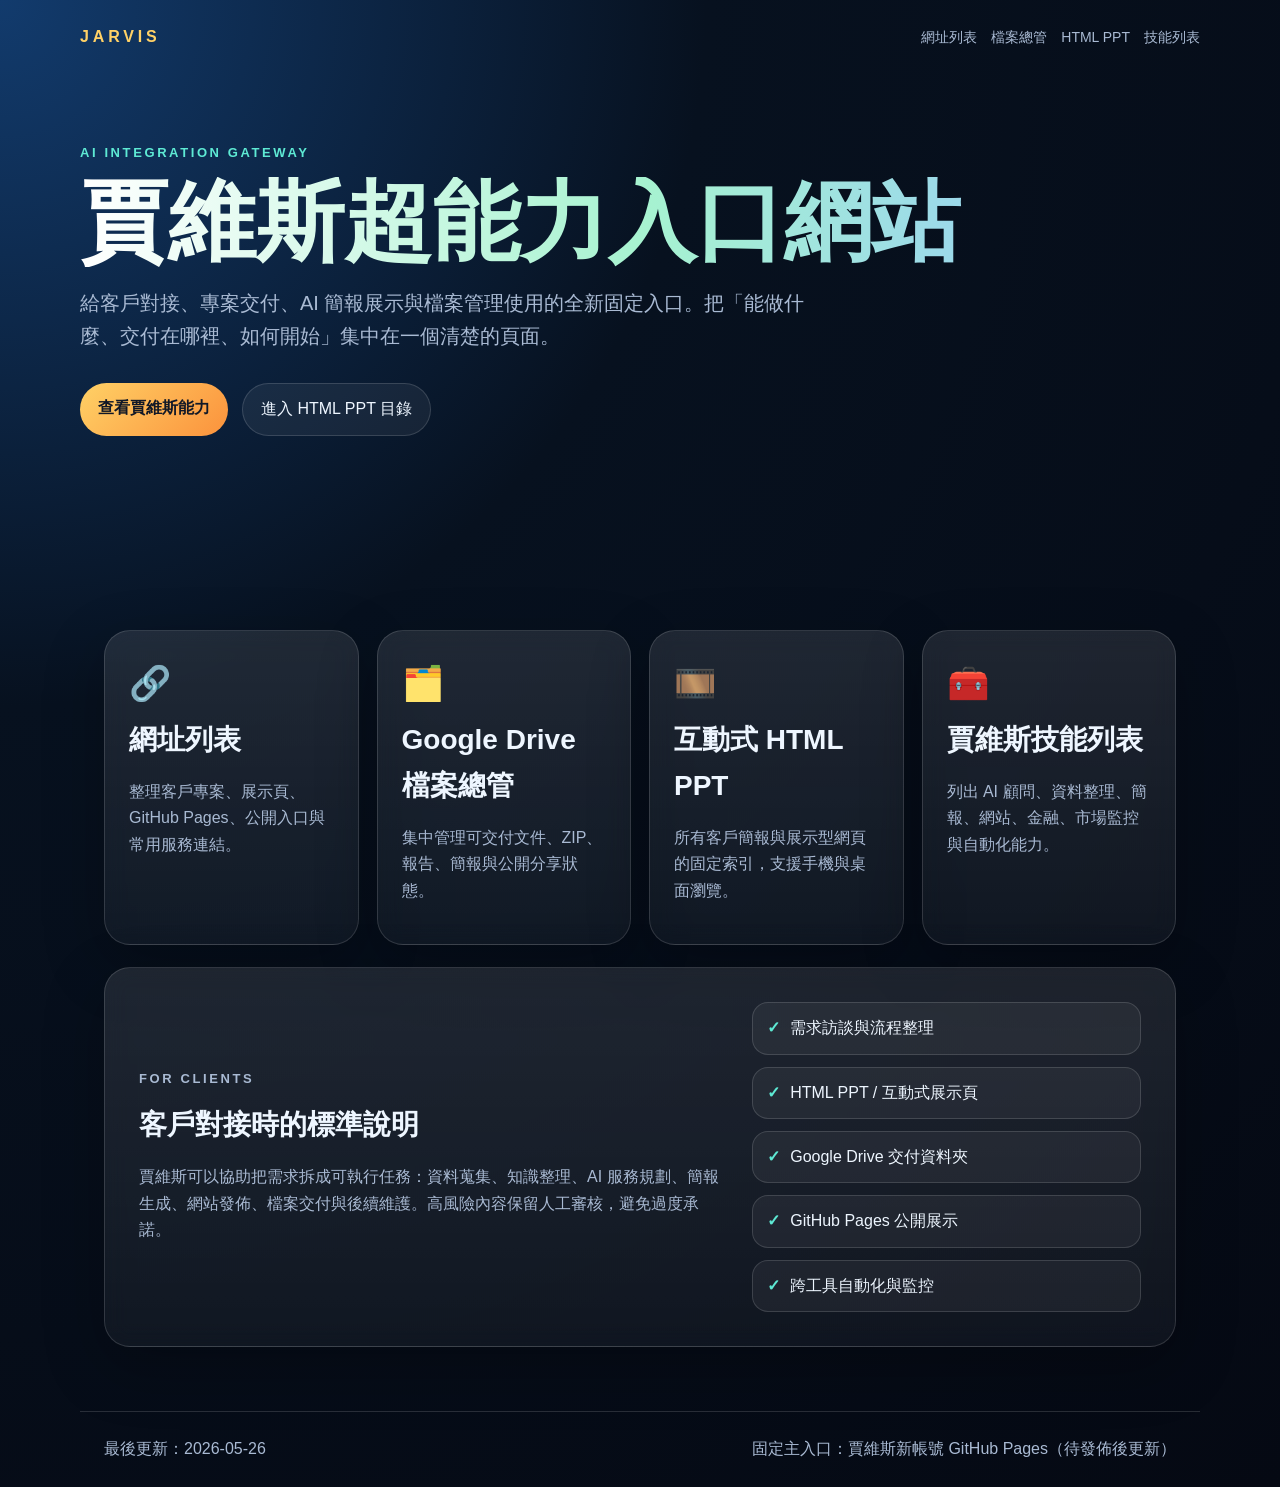
==== index.html @ d2dedeb7 "Initial Jarvis superpower portal" ====
<!doctype html>
<html lang="zh-Hant">
<head>
  <meta charset="utf-8" />
  <meta name="viewport" content="width=device-width, initial-scale=1" />
  <title>賈維斯超能力入口網站</title>
  <meta name="description" content="賈維斯對客戶協作、AI 簡報、檔案交付、顧問服務與自動化能力的固定入口。" />
  <link rel="stylesheet" href="./assets/style.css" />
</head>
<body>
  <header class="hero">
    <nav class="nav">
      <a class="brand" href="./">JARVIS</a>
      <div class="navlinks">
        <a href="./websites.html">網址列表</a>
        <a href="./file-manager.html">檔案總管</a>
        <a href="./ppt-catalog/">HTML PPT</a>
        <a href="./jarvis-skills.html">技能列表</a>
      </div>
    </nav>
    <section class="heroInner">
      <p class="eyebrow">AI Integration Gateway</p>
      <h1>賈維斯超能力入口網站</h1>
      <p class="lead">給客戶對接、專案交付、AI 簡報展示與檔案管理使用的全新固定入口。把「能做什麼、交付在哪裡、如何開始」集中在一個清楚的頁面。</p>
      <div class="actions">
        <a class="btn primary" href="./jarvis-skills.html">查看賈維斯能力</a>
        <a class="btn" href="./ppt-catalog/">進入 HTML PPT 目錄</a>
      </div>
    </section>
  </header>

  <main>
    <section class="grid cards">
      <a class="card" href="./websites.html">
        <span class="icon">🔗</span>
        <h2>網址列表</h2>
        <p>整理客戶專案、展示頁、GitHub Pages、公開入口與常用服務連結。</p>
      </a>
      <a class="card" href="./file-manager.html">
        <span class="icon">🗂️</span>
        <h2>Google Drive 檔案總管</h2>
        <p>集中管理可交付文件、ZIP、報告、簡報與公開分享狀態。</p>
      </a>
      <a class="card" href="./ppt-catalog/">
        <span class="icon">🎞️</span>
        <h2>互動式 HTML PPT</h2>
        <p>所有客戶簡報與展示型網頁的固定索引，支援手機與桌面瀏覽。</p>
      </a>
      <a class="card" href="./jarvis-skills.html">
        <span class="icon">🧰</span>
        <h2>賈維斯技能列表</h2>
        <p>列出 AI 顧問、資料整理、簡報、網站、金融、市場監控與自動化能力。</p>
      </a>
    </section>

    <section class="panel split">
      <div>
        <p class="eyebrow">For Clients</p>
        <h2>客戶對接時的標準說明</h2>
        <p>賈維斯可以協助把需求拆成可執行任務：資料蒐集、知識整理、AI 服務規劃、簡報生成、網站發佈、檔案交付與後續維護。高風險內容保留人工審核，避免過度承諾。</p>
      </div>
      <ul class="checklist">
        <li>需求訪談與流程整理</li>
        <li>HTML PPT / 互動式展示頁</li>
        <li>Google Drive 交付資料夾</li>
        <li>GitHub Pages 公開展示</li>
        <li>跨工具自動化與監控</li>
      </ul>
    </section>
  </main>

  <footer>
    <span>最後更新：2026-05-26</span>
    <span>固定主入口：賈維斯新帳號 GitHub Pages（待發佈後更新）</span>
  </footer>
</body>
</html>
---- assets/style.css ----
:root{--bg:#07111f;--bg2:#0b1830;--card:rgba(255,255,255,.08);--line:rgba(255,255,255,.14);--text:#eef6ff;--muted:#a9bad3;--gold:#ffd166;--cyan:#5eead4;--blue:#60a5fa}*{box-sizing:border-box}body{margin:0;font-family:-apple-system,BlinkMacSystemFont,"Segoe UI","Noto Sans TC",sans-serif;background:radial-gradient(circle at top left,#123b6d 0,#07111f 36%,#050913 100%);color:var(--text);line-height:1.65}a{color:inherit;text-decoration:none}.hero{min-height:68vh;padding:24px}.nav{max-width:1120px;margin:auto;display:flex;align-items:center;justify-content:space-between;gap:20px}.brand{font-weight:900;letter-spacing:.24em;color:var(--gold)}.navlinks{display:flex;gap:14px;flex-wrap:wrap}.navlinks a{color:var(--muted);font-size:14px}.navlinks a:hover{color:var(--cyan)}.heroInner{max-width:1120px;margin:92px auto 40px}.eyebrow{color:var(--cyan);text-transform:uppercase;letter-spacing:.2em;font-size:13px;font-weight:800}h1{font-size:clamp(42px,7vw,88px);line-height:1.03;margin:10px 0;background:linear-gradient(90deg,#fff,#a7f3d0,#93c5fd);-webkit-background-clip:text;color:transparent}h2{margin:.2em 0 .4em;font-size:28px}.lead{max-width:760px;color:var(--muted);font-size:20px}.actions{display:flex;gap:14px;flex-wrap:wrap;margin-top:30px}.btn{border:1px solid var(--line);border-radius:999px;padding:12px 18px;background:rgba(255,255,255,.06)}.btn.primary{background:linear-gradient(135deg,var(--gold),#fb923c);color:#111827;border:0;font-weight:800}main{max-width:1120px;margin:0 auto;padding:18px 24px 64px}.grid{display:grid;grid-template-columns:repeat(4,1fr);gap:18px}.card,.panel{border:1px solid var(--line);background:linear-gradient(180deg,rgba(255,255,255,.1),rgba(255,255,255,.045));box-shadow:0 20px 60px rgba(0,0,0,.25);backdrop-filter:blur(12px);border-radius:26px}.card{padding:24px;transition:.2s transform,.2s border-color}.card:hover{transform:translateY(-4px);border-color:rgba(94,234,212,.5)}.icon{font-size:34px}.card p,.panel p{color:var(--muted)}.panel{padding:34px;margin-top:22px}.split{display:grid;grid-template-columns:1.2fr .8fr;gap:30px;align-items:center}.checklist{list-style:none;padding:0;margin:0;display:grid;gap:12px}.checklist li{padding:12px 14px;border:1px solid var(--line);border-radius:16px;background:rgba(255,255,255,.05)}.checklist li:before{content:"✓";color:var(--cyan);font-weight:900;margin-right:10px}footer{max-width:1120px;margin:auto;padding:24px;color:var(--muted);border-top:1px solid var(--line);display:flex;justify-content:space-between;gap:12px;flex-wrap:wrap}.table{width:100%;border-collapse:collapse;overflow:hidden;border-radius:18px}.table th,.table td{text-align:left;padding:14px;border-bottom:1px solid var(--line)}.table th{color:var(--cyan);font-size:14px}.tag{display:inline-block;border:1px solid var(--line);border-radius:999px;padding:4px 10px;color:var(--muted);font-size:13px;margin:3px}.sectionTitle{max-width:760px}.notice{border-left:4px solid var(--gold);padding:14px 16px;background:rgba(255,209,102,.1);border-radius:14px;color:#ffe7a6}@media(max-width:880px){.grid,.split{grid-template-columns:1fr}.nav{align-items:flex-start;flex-direction:column}.heroInner{margin-top:52px}.lead{font-size:18px}}
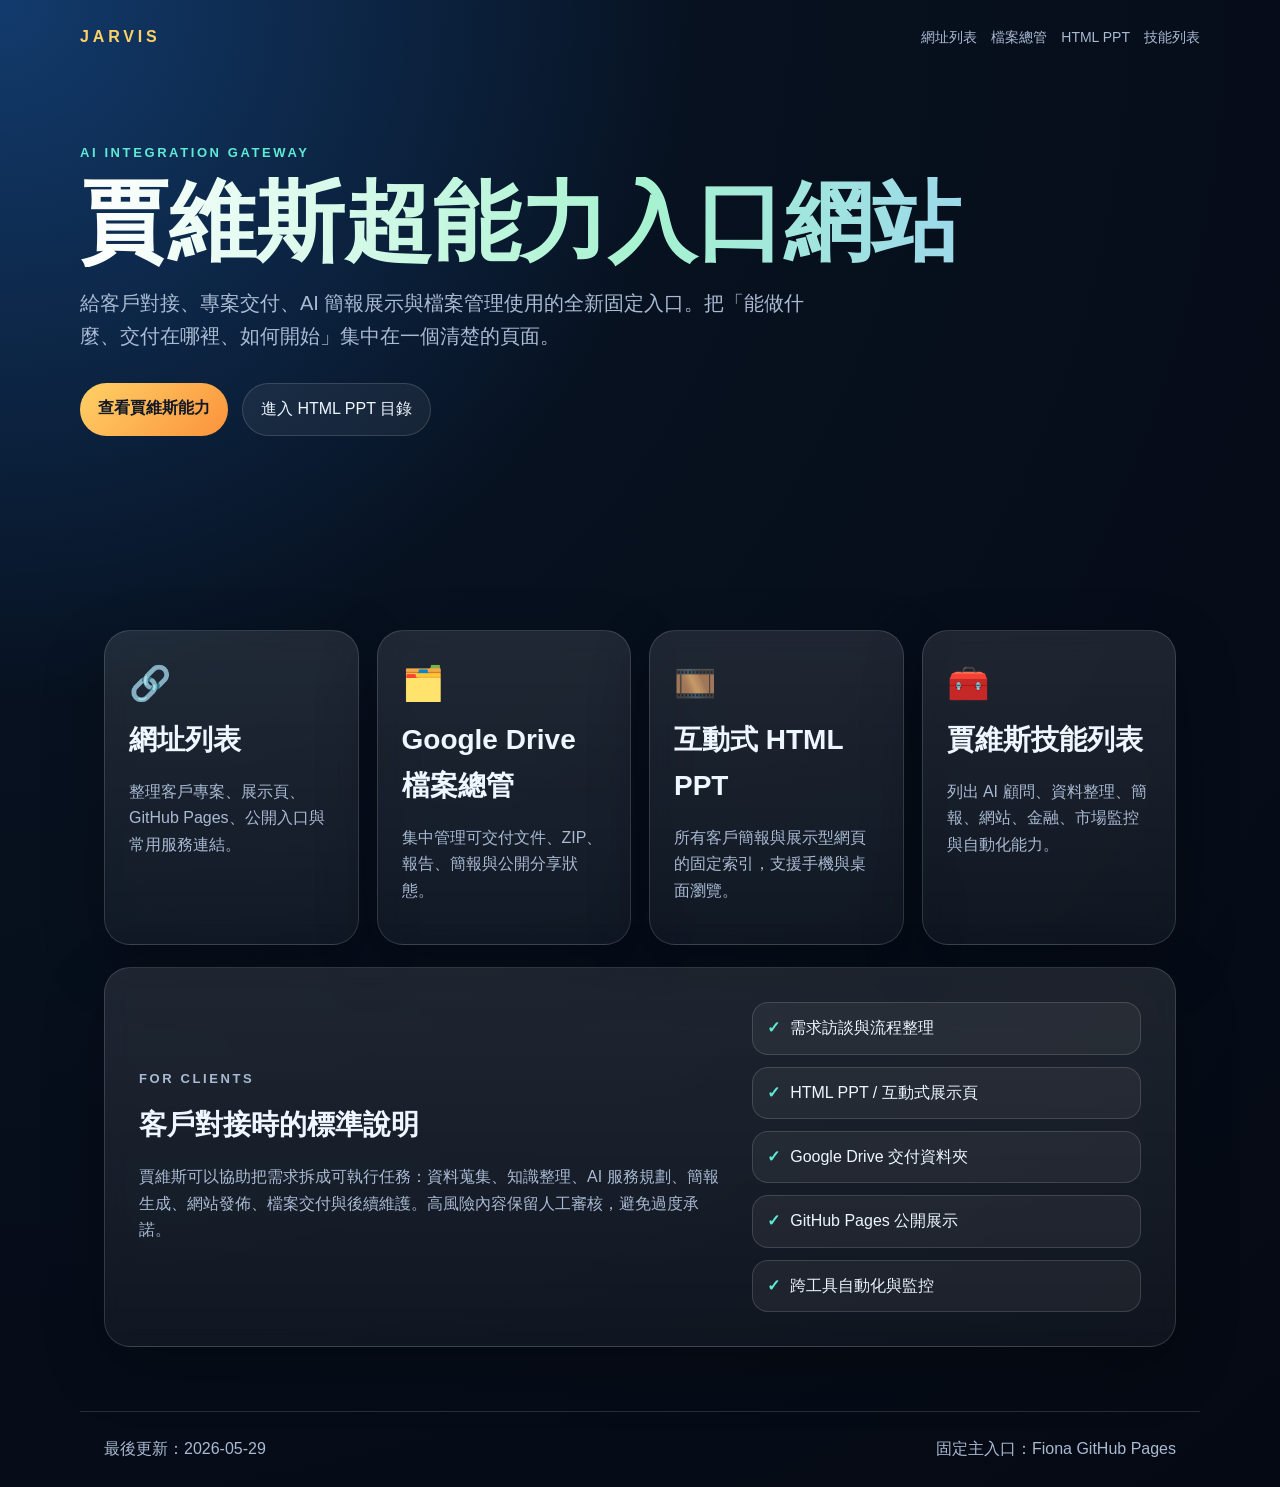
==== commit ec6eb419: "Update Fiona Pages publishing info" ====
--- a/index.html
+++ b/index.html
@@ -70,8 +70,8 @@
   </main>
 
   <footer>
-    <span>最後更新：2026-05-26</span>
-    <span>固定主入口：賈維斯新帳號 GitHub Pages（待發佈後更新）</span>
+    <span>最後更新：2026-05-29</span>
+    <span>固定主入口：Fiona GitHub Pages</span>
   </footer>
 </body>
 </html>
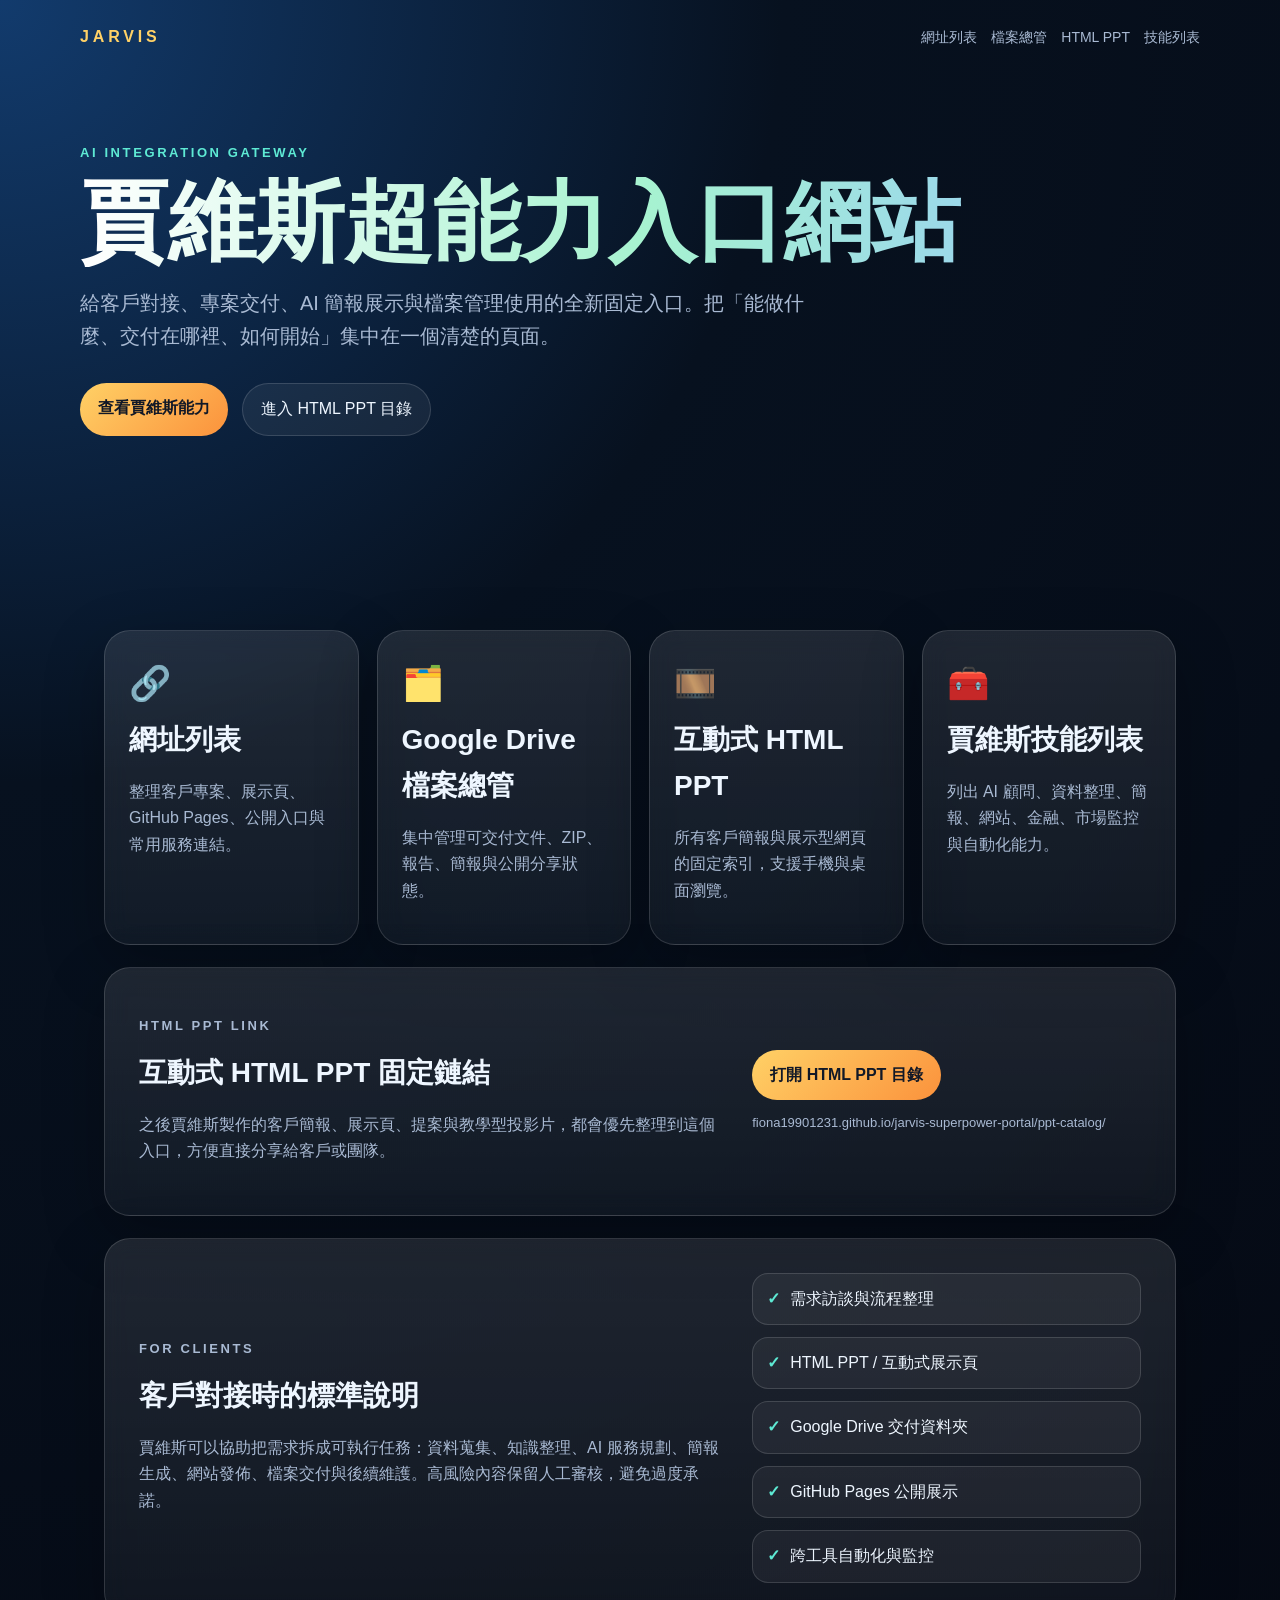
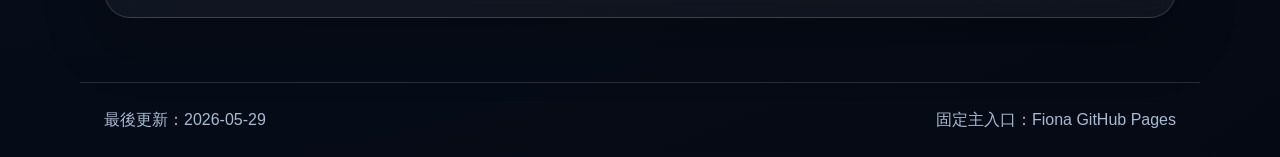
==== commit 8768b579: "Add HTML PPT portal link" ====
--- a/index.html
+++ b/index.html
@@ -55,6 +55,18 @@
 
     <section class="panel split">
       <div>
+        <p class="eyebrow">HTML PPT Link</p>
+        <h2>互動式 HTML PPT 固定鏈結</h2>
+        <p>之後賈維斯製作的客戶簡報、展示頁、提案與教學型投影片，都會優先整理到這個入口，方便直接分享給客戶或團隊。</p>
+      </div>
+      <div class="quickAction">
+        <a class="btn primary" href="./ppt-catalog/">打開 HTML PPT 目錄</a>
+        <p class="urlText">fiona19901231.github.io/jarvis-superpower-portal/ppt-catalog/</p>
+      </div>
+    </section>
+
+    <section class="panel split">
+      <div>
         <p class="eyebrow">For Clients</p>
         <h2>客戶對接時的標準說明</h2>
         <p>賈維斯可以協助把需求拆成可執行任務：資料蒐集、知識整理、AI 服務規劃、簡報生成、網站發佈、檔案交付與後續維護。高風險內容保留人工審核，避免過度承諾。</p>
--- a/assets/style.css
+++ b/assets/style.css
@@ -1 +1,40 @@
-:root{--bg:#07111f;--bg2:#0b1830;--card:rgba(255,255,255,.08);--line:rgba(255,255,255,.14);--text:#eef6ff;--muted:#a9bad3;--gold:#ffd166;--cyan:#5eead4;--blue:#60a5fa}*{box-sizing:border-box}body{margin:0;font-family:-apple-system,BlinkMacSystemFont,"Segoe UI","Noto Sans TC",sans-serif;background:radial-gradient(circle at top left,#123b6d 0,#07111f 36%,#050913 100%);color:var(--text);line-height:1.65}a{color:inherit;text-decoration:none}.hero{min-height:68vh;padding:24px}.nav{max-width:1120px;margin:auto;display:flex;align-items:center;justify-content:space-between;gap:20px}.brand{font-weight:900;letter-spacing:.24em;color:var(--gold)}.navlinks{display:flex;gap:14px;flex-wrap:wrap}.navlinks a{color:var(--muted);font-size:14px}.navlinks a:hover{color:var(--cyan)}.heroInner{max-width:1120px;margin:92px auto 40px}.eyebrow{color:var(--cyan);text-transform:uppercase;letter-spacing:.2em;font-size:13px;font-weight:800}h1{font-size:clamp(42px,7vw,88px);line-height:1.03;margin:10px 0;background:linear-gradient(90deg,#fff,#a7f3d0,#93c5fd);-webkit-background-clip:text;color:transparent}h2{margin:.2em 0 .4em;font-size:28px}.lead{max-width:760px;color:var(--muted);font-size:20px}.actions{display:flex;gap:14px;flex-wrap:wrap;margin-top:30px}.btn{border:1px solid var(--line);border-radius:999px;padding:12px 18px;background:rgba(255,255,255,.06)}.btn.primary{background:linear-gradient(135deg,var(--gold),#fb923c);color:#111827;border:0;font-weight:800}main{max-width:1120px;margin:0 auto;padding:18px 24px 64px}.grid{display:grid;grid-template-columns:repeat(4,1fr);gap:18px}.card,.panel{border:1px solid var(--line);background:linear-gradient(180deg,rgba(255,255,255,.1),rgba(255,255,255,.045));box-shadow:0 20px 60px rgba(0,0,0,.25);backdrop-filter:blur(12px);border-radius:26px}.card{padding:24px;transition:.2s transform,.2s border-color}.card:hover{transform:translateY(-4px);border-color:rgba(94,234,212,.5)}.icon{font-size:34px}.card p,.panel p{color:var(--muted)}.panel{padding:34px;margin-top:22px}.split{display:grid;grid-template-columns:1.2fr .8fr;gap:30px;align-items:center}.checklist{list-style:none;padding:0;margin:0;display:grid;gap:12px}.checklist li{padding:12px 14px;border:1px solid var(--line);border-radius:16px;background:rgba(255,255,255,.05)}.checklist li:before{content:"✓";color:var(--cyan);font-weight:900;margin-right:10px}footer{max-width:1120px;margin:auto;padding:24px;color:var(--muted);border-top:1px solid var(--line);display:flex;justify-content:space-between;gap:12px;flex-wrap:wrap}.table{width:100%;border-collapse:collapse;overflow:hidden;border-radius:18px}.table th,.table td{text-align:left;padding:14px;border-bottom:1px solid var(--line)}.table th{color:var(--cyan);font-size:14px}.tag{display:inline-block;border:1px solid var(--line);border-radius:999px;padding:4px 10px;color:var(--muted);font-size:13px;margin:3px}.sectionTitle{max-width:760px}.notice{border-left:4px solid var(--gold);padding:14px 16px;background:rgba(255,209,102,.1);border-radius:14px;color:#ffe7a6}@media(max-width:880px){.grid,.split{grid-template-columns:1fr}.nav{align-items:flex-start;flex-direction:column}.heroInner{margin-top:52px}.lead{font-size:18px}}
+:root{--bg:#07111f;--bg2:#0b1830;--card:rgba(255,255,255,.08);--line:rgba(255,255,255,.14);--text:#eef6ff;--muted:#a9bad3;--gold:#ffd166;--cyan:#5eead4;--blue:#60a5fa}
+*{box-sizing:border-box}
+body{margin:0;font-family:-apple-system,BlinkMacSystemFont,"Segoe UI","Noto Sans TC",sans-serif;background:radial-gradient(circle at top left,#123b6d 0,#07111f 36%,#050913 100%);color:var(--text);line-height:1.65}
+a{color:inherit;text-decoration:none}
+.hero{min-height:68vh;padding:24px}
+.nav{max-width:1120px;margin:auto;display:flex;align-items:center;justify-content:space-between;gap:20px}
+.brand{font-weight:900;letter-spacing:.24em;color:var(--gold)}
+.navlinks{display:flex;gap:14px;flex-wrap:wrap}
+.navlinks a{color:var(--muted);font-size:14px}
+.navlinks a:hover{color:var(--cyan)}
+.heroInner{max-width:1120px;margin:92px auto 40px}
+.eyebrow{color:var(--cyan);text-transform:uppercase;letter-spacing:.2em;font-size:13px;font-weight:800}
+h1{font-size:clamp(42px,7vw,88px);line-height:1.03;margin:10px 0;background:linear-gradient(90deg,#fff,#a7f3d0,#93c5fd);-webkit-background-clip:text;color:transparent}
+h2{margin:.2em 0 .4em;font-size:28px}
+.lead{max-width:760px;color:var(--muted);font-size:20px}
+.actions{display:flex;gap:14px;flex-wrap:wrap;margin-top:30px}
+.btn{border:1px solid var(--line);border-radius:999px;padding:12px 18px;background:rgba(255,255,255,.06)}
+.btn.primary{background:linear-gradient(135deg,var(--gold),#fb923c);color:#111827;border:0;font-weight:800}
+main{max-width:1120px;margin:0 auto;padding:18px 24px 64px}
+.grid{display:grid;grid-template-columns:repeat(4,1fr);gap:18px}
+.card,.panel{border:1px solid var(--line);background:linear-gradient(180deg,rgba(255,255,255,.1),rgba(255,255,255,.045));box-shadow:0 20px 60px rgba(0,0,0,.25);backdrop-filter:blur(12px);border-radius:26px}
+.card{padding:24px;transition:.2s transform,.2s border-color}
+.card:hover{transform:translateY(-4px);border-color:rgba(94,234,212,.5)}
+.icon{font-size:34px}
+.card p,.panel p{color:var(--muted)}
+.panel{padding:34px;margin-top:22px}
+.split{display:grid;grid-template-columns:1.2fr .8fr;gap:30px;align-items:center}
+.checklist{list-style:none;padding:0;margin:0;display:grid;gap:12px}
+.checklist li{padding:12px 14px;border:1px solid var(--line);border-radius:16px;background:rgba(255,255,255,.05)}
+.checklist li:before{content:"✓";color:var(--cyan);font-weight:900;margin-right:10px}
+.quickAction{display:grid;gap:12px;justify-items:start}
+.urlText{font-size:13px;word-break:break-all;margin:0;color:var(--muted)}
+footer{max-width:1120px;margin:auto;padding:24px;color:var(--muted);border-top:1px solid var(--line);display:flex;justify-content:space-between;gap:12px;flex-wrap:wrap}
+.table{width:100%;border-collapse:collapse;overflow:hidden;border-radius:18px}
+.table th,.table td{text-align:left;padding:14px;border-bottom:1px solid var(--line)}
+.table th{color:var(--cyan);font-size:14px}
+.tag{display:inline-block;border:1px solid var(--line);border-radius:999px;padding:4px 10px;color:var(--muted);font-size:13px;margin:3px}
+.sectionTitle{max-width:760px}
+.notice{border-left:4px solid var(--gold);padding:14px 16px;background:rgba(255,209,102,.1);border-radius:14px;color:#ffe7a6}
+@media(max-width:880px){.grid,.split{grid-template-columns:1fr}.nav{align-items:flex-start;flex-direction:column}.heroInner{margin-top:52px}.lead{font-size:18px}}
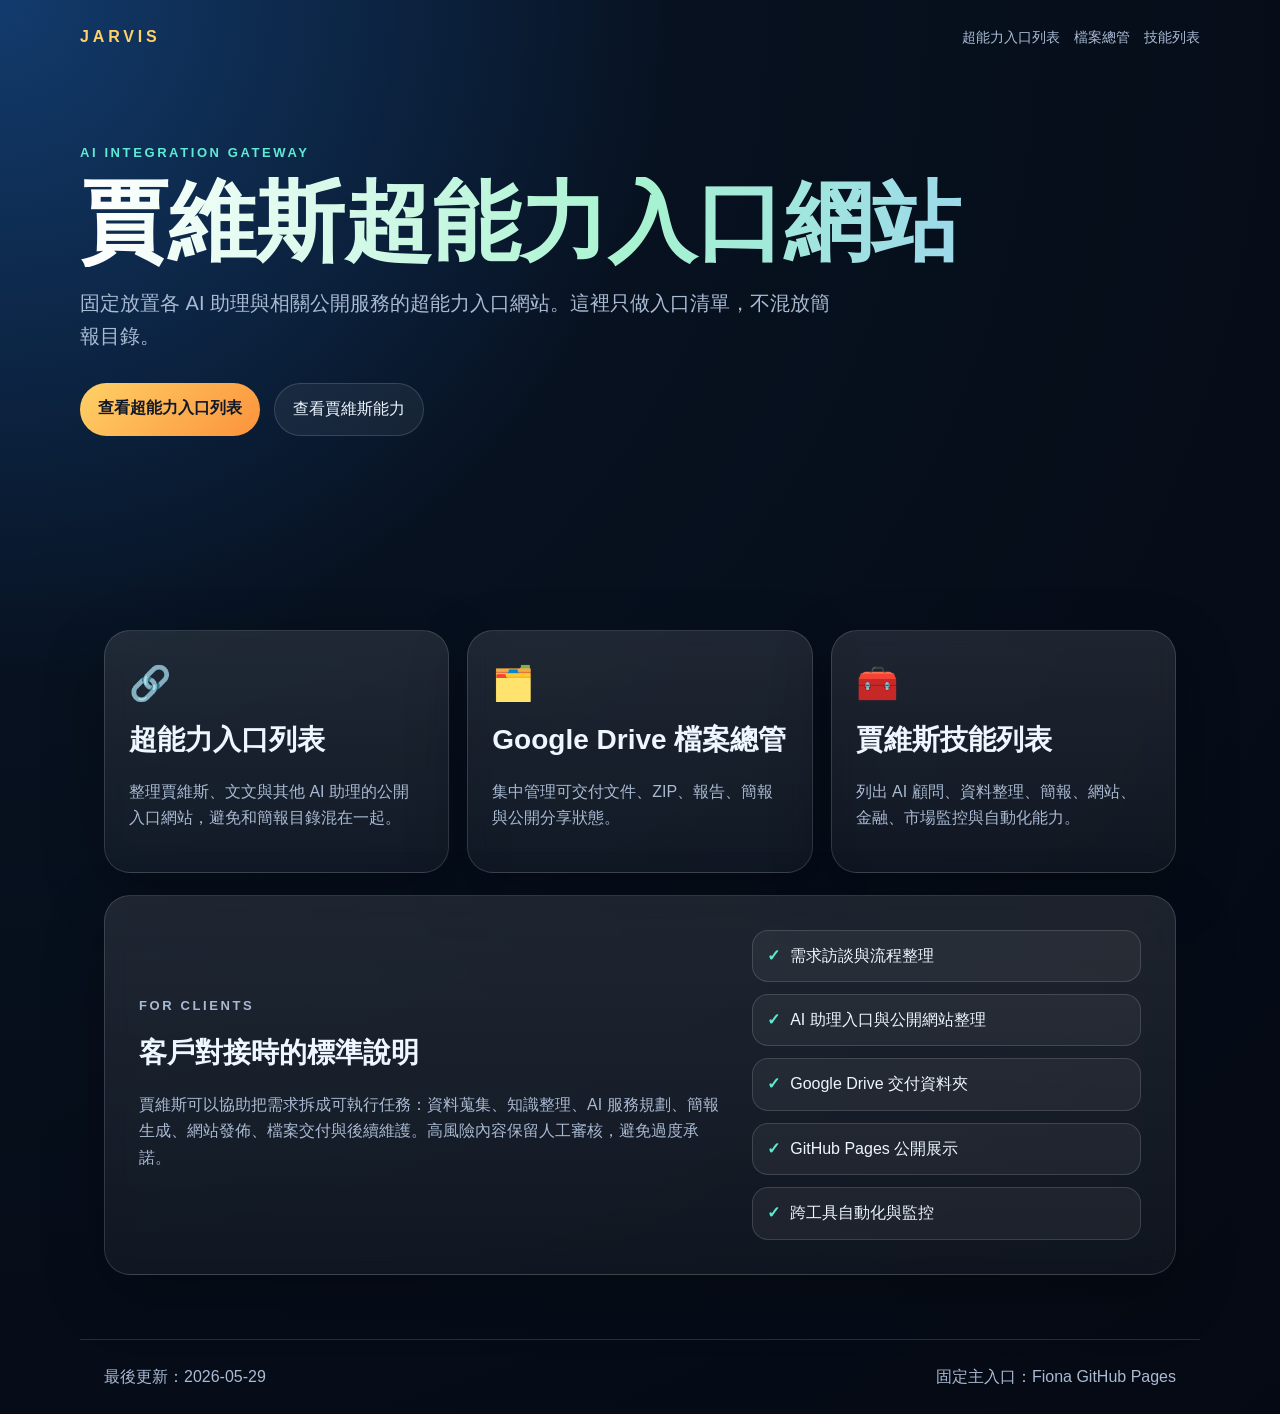
==== commit cb3dd0e5: "Fix PPT catalog and add UBCO deck" ====
--- a/index.html
+++ b/index.html
@@ -12,19 +12,18 @@
     <nav class="nav">
       <a class="brand" href="./">JARVIS</a>
       <div class="navlinks">
-        <a href="./websites.html">網址列表</a>
+        <a href="./websites.html">超能力入口列表</a>
         <a href="./file-manager.html">檔案總管</a>
-        <a href="./ppt-catalog/">HTML PPT</a>
         <a href="./jarvis-skills.html">技能列表</a>
       </div>
     </nav>
     <section class="heroInner">
       <p class="eyebrow">AI Integration Gateway</p>
       <h1>賈維斯超能力入口網站</h1>
-      <p class="lead">給客戶對接、專案交付、AI 簡報展示與檔案管理使用的全新固定入口。把「能做什麼、交付在哪裡、如何開始」集中在一個清楚的頁面。</p>
+      <p class="lead">固定放置各 AI 助理與相關公開服務的超能力入口網站。這裡只做入口清單，不混放簡報目錄。</p>
       <div class="actions">
-        <a class="btn primary" href="./jarvis-skills.html">查看賈維斯能力</a>
-        <a class="btn" href="./ppt-catalog/">進入 HTML PPT 目錄</a>
+        <a class="btn primary" href="./websites.html">查看超能力入口列表</a>
+        <a class="btn" href="./jarvis-skills.html">查看賈維斯能力</a>
       </div>
     </section>
   </header>
@@ -33,18 +32,13 @@
     <section class="grid cards">
       <a class="card" href="./websites.html">
         <span class="icon">🔗</span>
-        <h2>網址列表</h2>
-        <p>整理客戶專案、展示頁、GitHub Pages、公開入口與常用服務連結。</p>
+        <h2>超能力入口列表</h2>
+        <p>整理賈維斯、文文與其他 AI 助理的公開入口網站，避免和簡報目錄混在一起。</p>
       </a>
       <a class="card" href="./file-manager.html">
         <span class="icon">🗂️</span>
         <h2>Google Drive 檔案總管</h2>
         <p>集中管理可交付文件、ZIP、報告、簡報與公開分享狀態。</p>
-      </a>
-      <a class="card" href="./ppt-catalog/">
-        <span class="icon">🎞️</span>
-        <h2>互動式 HTML PPT</h2>
-        <p>所有客戶簡報與展示型網頁的固定索引，支援手機與桌面瀏覽。</p>
       </a>
       <a class="card" href="./jarvis-skills.html">
         <span class="icon">🧰</span>
@@ -55,25 +49,13 @@
 
     <section class="panel split">
       <div>
-        <p class="eyebrow">HTML PPT Link</p>
-        <h2>互動式 HTML PPT 固定鏈結</h2>
-        <p>之後賈維斯製作的客戶簡報、展示頁、提案與教學型投影片，都會優先整理到這個入口，方便直接分享給客戶或團隊。</p>
-      </div>
-      <div class="quickAction">
-        <a class="btn primary" href="./ppt-catalog/">打開 HTML PPT 目錄</a>
-        <p class="urlText">fiona19901231.github.io/jarvis-superpower-portal/ppt-catalog/</p>
-      </div>
-    </section>
-
-    <section class="panel split">
-      <div>
         <p class="eyebrow">For Clients</p>
         <h2>客戶對接時的標準說明</h2>
         <p>賈維斯可以協助把需求拆成可執行任務：資料蒐集、知識整理、AI 服務規劃、簡報生成、網站發佈、檔案交付與後續維護。高風險內容保留人工審核，避免過度承諾。</p>
       </div>
       <ul class="checklist">
         <li>需求訪談與流程整理</li>
-        <li>HTML PPT / 互動式展示頁</li>
+        <li>AI 助理入口與公開網站整理</li>
         <li>Google Drive 交付資料夾</li>
         <li>GitHub Pages 公開展示</li>
         <li>跨工具自動化與監控</li>
--- a/assets/style.css
+++ b/assets/style.css
@@ -17,7 +17,7 @@
 .btn{border:1px solid var(--line);border-radius:999px;padding:12px 18px;background:rgba(255,255,255,.06)}
 .btn.primary{background:linear-gradient(135deg,var(--gold),#fb923c);color:#111827;border:0;font-weight:800}
 main{max-width:1120px;margin:0 auto;padding:18px 24px 64px}
-.grid{display:grid;grid-template-columns:repeat(4,1fr);gap:18px}
+.grid{display:grid;grid-template-columns:repeat(3,1fr);gap:18px}
 .card,.panel{border:1px solid var(--line);background:linear-gradient(180deg,rgba(255,255,255,.1),rgba(255,255,255,.045));box-shadow:0 20px 60px rgba(0,0,0,.25);backdrop-filter:blur(12px);border-radius:26px}
 .card{padding:24px;transition:.2s transform,.2s border-color}
 .card:hover{transform:translateY(-4px);border-color:rgba(94,234,212,.5)}
